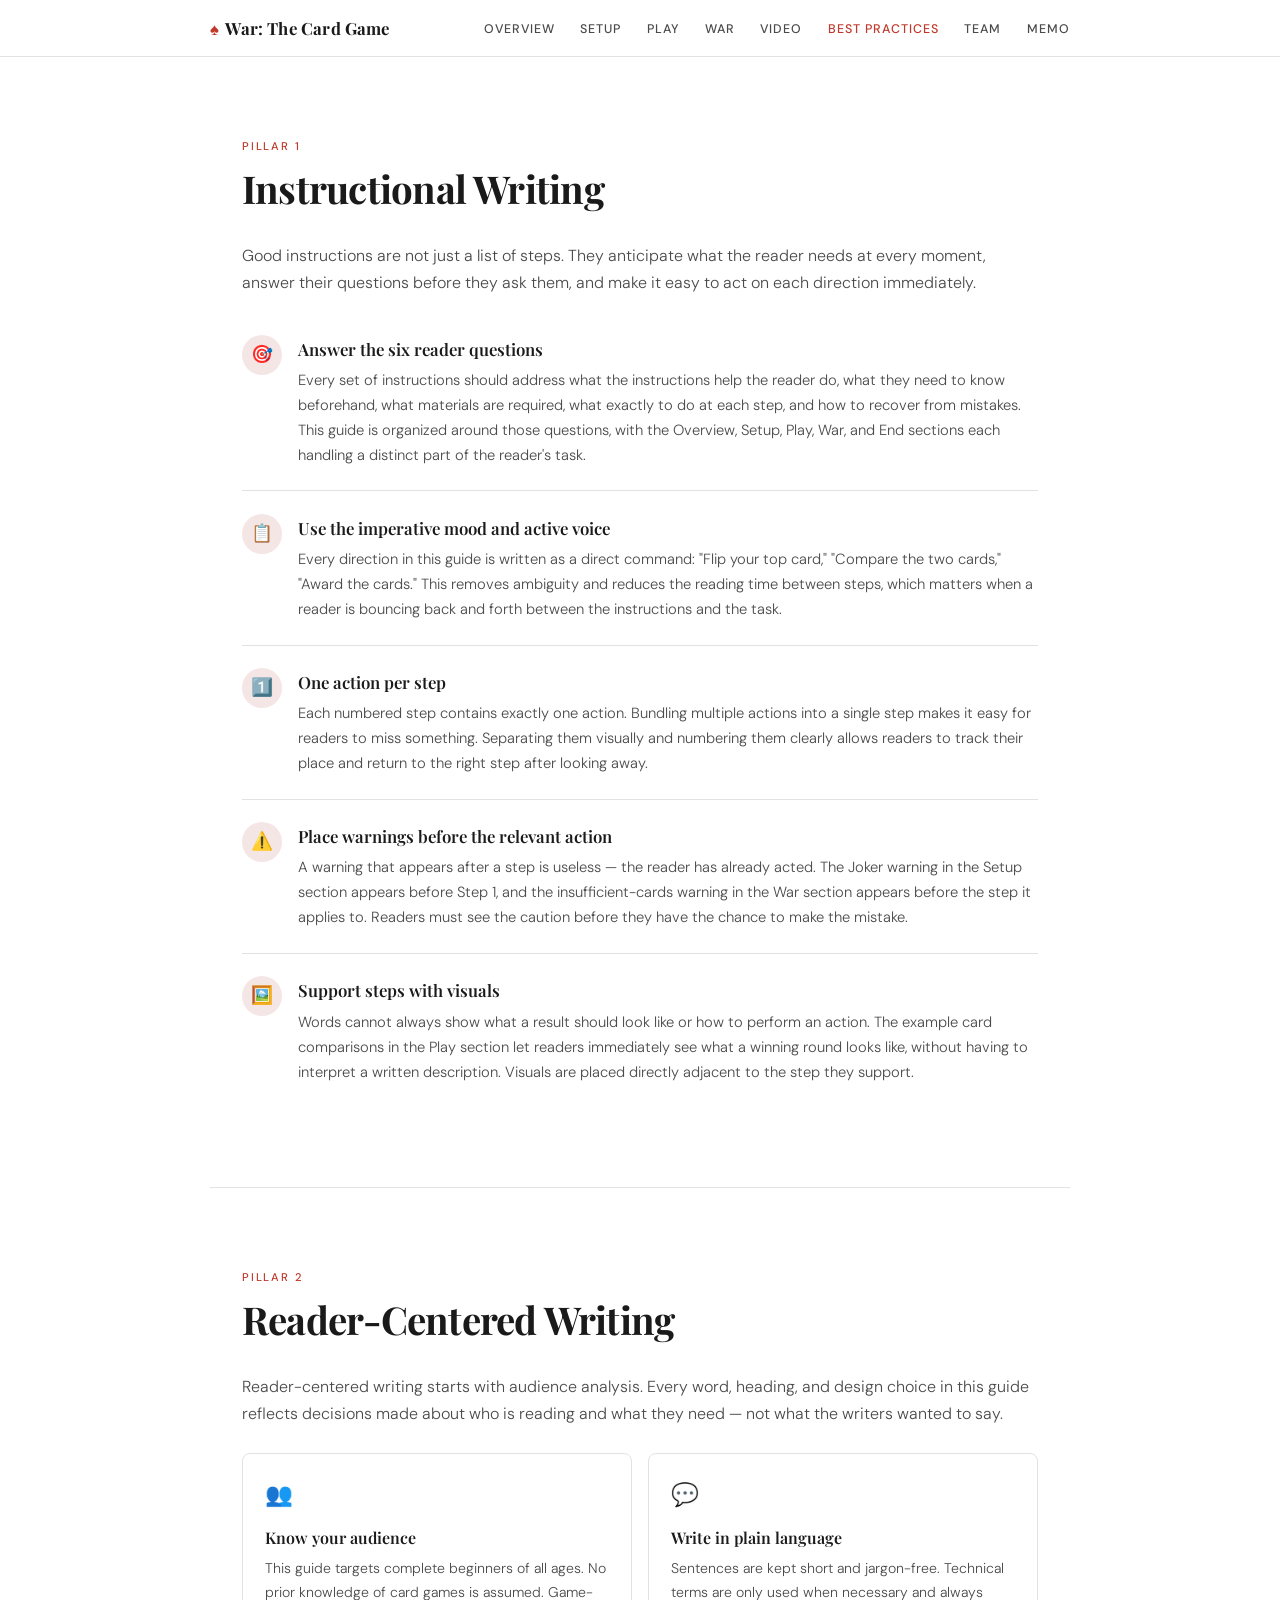
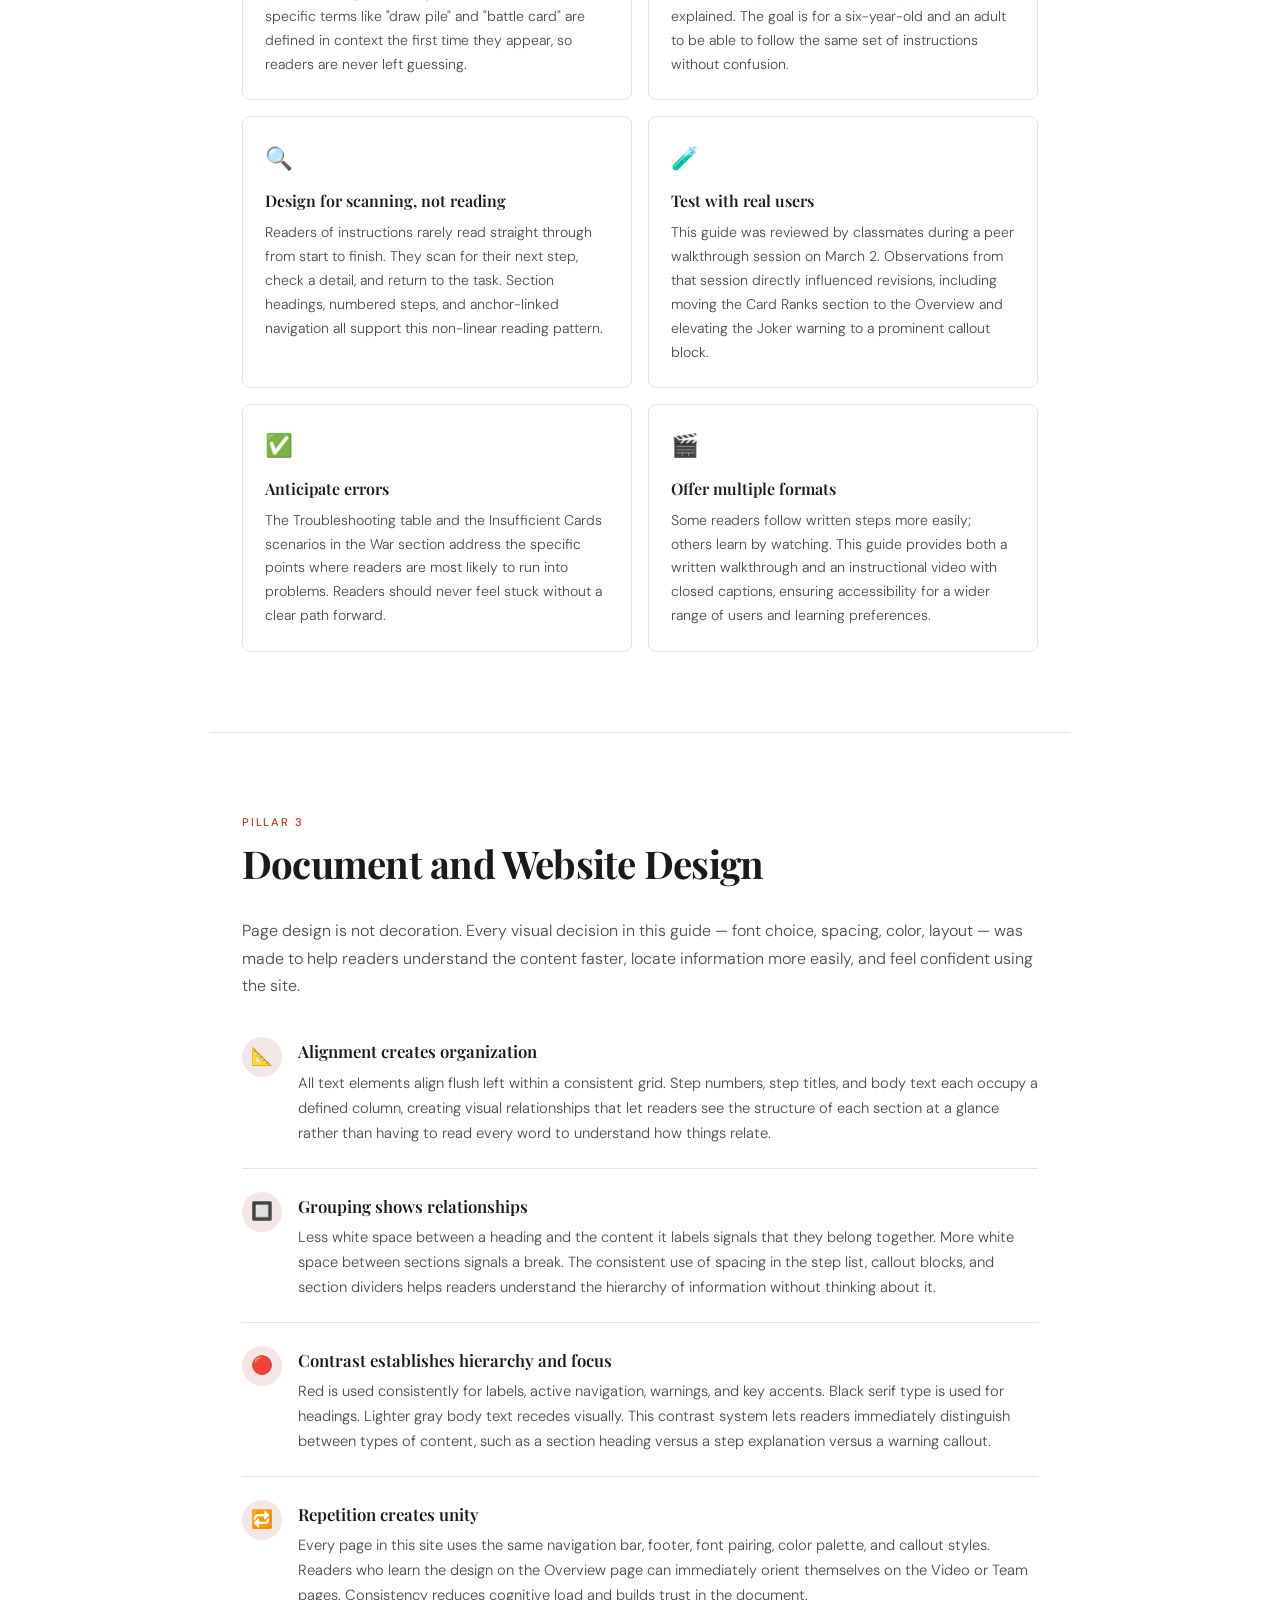
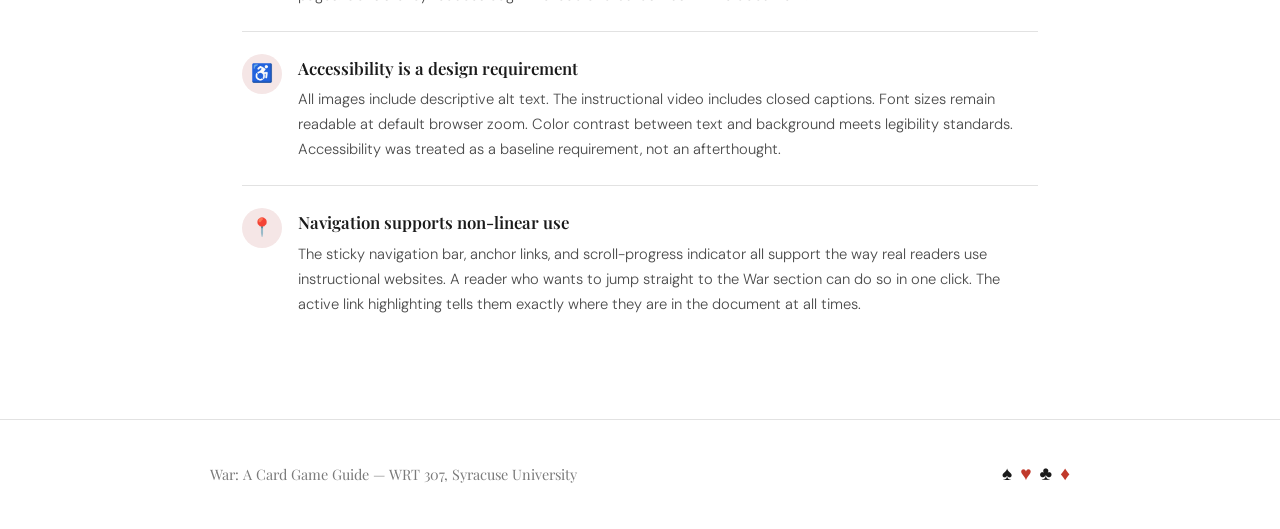
==== best-practices.html @ 6de08aae "forgot a a page" ====
<!DOCTYPE html>
<html lang="en">
<head>
<meta charset="UTF-8" />
<meta name="viewport" content="width=device-width, initial-scale=1.0" />
<title>How to Play War — Best Practices</title>
<link rel="preconnect" href="https://fonts.googleapis.com" />
<link rel="preconnect" href="https://fonts.gstatic.com" crossorigin />
<link href="https://fonts.googleapis.com/css2?family=Playfair+Display:wght@400;600;700&family=DM+Sans:wght@300;400;500&display=swap" rel="stylesheet" />
<link rel="stylesheet" href="styles.css" />
<style>
  .bp-grid {
    display: grid;
    grid-template-columns: 1fr 1fr;
    gap: 1rem;
    margin-top: 1.6rem;
  }
  .bp-card {
    border: 1px solid var(--rule);
    border-radius: 8px;
    padding: 1.4rem;
    transition: border-color var(--transition), transform var(--transition), box-shadow var(--transition);
    cursor: default;
  }
  .bp-card:hover {
    border-color: var(--red);
    transform: translateY(-3px);
    box-shadow: 0 12px 28px rgba(0,0,0,0.07);
  }
  .bp-card-icon {
    font-size: 1.4rem;
    margin-bottom: 0.6rem;
  }
  .bp-card h3 {
    font-size: 1rem;
    margin-bottom: 0.4rem;
  }
  .bp-card p {
    font-size: 0.88rem;
    margin: 0;
  }
  .principle-row {
    display: flex;
    gap: 1rem;
    align-items: flex-start;
    padding: 1.4rem 0;
    border-bottom: 1px solid var(--rule);
  }
  .principle-row:last-child { border-bottom: none; }
  .principle-icon {
    width: 40px; height: 40px;
    border-radius: 50%;
    background: var(--red-soft);
    display: flex;
    align-items: center;
    justify-content: center;
    font-size: 1.1rem;
    flex-shrink: 0;
  }
  .principle-body h3 { margin-bottom: 0.3rem; font-size: 1.05rem; }
  .principle-body p { font-size: 0.92rem; margin: 0; }
  @media (max-width: 680px) {
    .bp-grid { grid-template-columns: 1fr; }
  }
</style>
</head>
<body>

<div id="progress-bar"></div>

<nav>
  <div class="nav-inner">
    <a class="nav-logo" href="index.html"><span>♠</span> War: The Card Game</a>
    <ul class="nav-links">
      <li><a href="index.html">Overview</a></li>
      <li><a href="index.html#setup">Setup</a></li>
      <li><a href="index.html#play">Play</a></li>
      <li><a href="index.html#war">War</a></li>
      <li><a href="video.html">Video</a></li>
      <li><a href="best-practices.html" class="active">Best Practices</a></li>
      <li><a href="team.html">Team</a></li>
      <li><a href="memo.html">Memo</a></li>
    </ul>
  </div>
</nav>

<!-- ════════════════════ INSTRUCTIONAL WRITING ══════════════════════ -->
<section>
  <div class="section-label">Pillar 1</div>
  <h2>Instructional Writing</h2>
  <p>Good instructions are not just a list of steps. They anticipate what the reader needs at every moment, answer their questions before they ask them, and make it easy to act on each direction immediately.</p>

  <div class="principle-row">
    <div class="principle-icon">🎯</div>
    <div class="principle-body">
      <h3>Answer the six reader questions</h3>
      <p>Every set of instructions should address what the instructions help the reader do, what they need to know beforehand, what materials are required, what exactly to do at each step, and how to recover from mistakes. This guide is organized around those questions, with the Overview, Setup, Play, War, and End sections each handling a distinct part of the reader's task.</p>
    </div>
  </div>

  <div class="principle-row">
    <div class="principle-icon">📋</div>
    <div class="principle-body">
      <h3>Use the imperative mood and active voice</h3>
      <p>Every direction in this guide is written as a direct command: "Flip your top card," "Compare the two cards," "Award the cards." This removes ambiguity and reduces the reading time between steps, which matters when a reader is bouncing back and forth between the instructions and the task.</p>
    </div>
  </div>

  <div class="principle-row">
    <div class="principle-icon">1️⃣</div>
    <div class="principle-body">
      <h3>One action per step</h3>
      <p>Each numbered step contains exactly one action. Bundling multiple actions into a single step makes it easy for readers to miss something. Separating them visually and numbering them clearly allows readers to track their place and return to the right step after looking away.</p>
    </div>
  </div>

  <div class="principle-row">
    <div class="principle-icon">⚠️</div>
    <div class="principle-body">
      <h3>Place warnings before the relevant action</h3>
      <p>A warning that appears after a step is useless — the reader has already acted. The Joker warning in the Setup section appears before Step 1, and the insufficient-cards warning in the War section appears before the step it applies to. Readers must see the caution before they have the chance to make the mistake.</p>
    </div>
  </div>

  <div class="principle-row">
    <div class="principle-icon">🖼️</div>
    <div class="principle-body">
      <h3>Support steps with visuals</h3>
      <p>Words cannot always show what a result should look like or how to perform an action. The example card comparisons in the Play section let readers immediately see what a winning round looks like, without having to interpret a written description. Visuals are placed directly adjacent to the step they support.</p>
    </div>
  </div>
</section>

<!-- ═══════════════════ READER-CENTERED WRITING ══════════════════════ -->
<section>
  <div class="section-label">Pillar 2</div>
  <h2>Reader-Centered Writing</h2>
  <p>Reader-centered writing starts with audience analysis. Every word, heading, and design choice in this guide reflects decisions made about who is reading and what they need — not what the writers wanted to say.</p>

  <div class="bp-grid">
    <div class="bp-card">
      <div class="bp-card-icon">👥</div>
      <h3>Know your audience</h3>
      <p>This guide targets complete beginners of all ages. No prior knowledge of card games is assumed. Game-specific terms like "draw pile" and "battle card" are defined in context the first time they appear, so readers are never left guessing.</p>
    </div>
    <div class="bp-card">
      <div class="bp-card-icon">💬</div>
      <h3>Write in plain language</h3>
      <p>Sentences are kept short and jargon-free. Technical terms are only used when necessary and always explained. The goal is for a six-year-old and an adult to be able to follow the same set of instructions without confusion.</p>
    </div>
    <div class="bp-card">
      <div class="bp-card-icon">🔍</div>
      <h3>Design for scanning, not reading</h3>
      <p>Readers of instructions rarely read straight through from start to finish. They scan for their next step, check a detail, and return to the task. Section headings, numbered steps, and anchor-linked navigation all support this non-linear reading pattern.</p>
    </div>
    <div class="bp-card">
      <div class="bp-card-icon">🧪</div>
      <h3>Test with real users</h3>
      <p>This guide was reviewed by classmates during a peer walkthrough session on March 2. Observations from that session directly influenced revisions, including moving the Card Ranks section to the Overview and elevating the Joker warning to a prominent callout block.</p>
    </div>
    <div class="bp-card">
      <div class="bp-card-icon">✅</div>
      <h3>Anticipate errors</h3>
      <p>The Troubleshooting table and the Insufficient Cards scenarios in the War section address the specific points where readers are most likely to run into problems. Readers should never feel stuck without a clear path forward.</p>
    </div>
    <div class="bp-card">
      <div class="bp-card-icon">🎬</div>
      <h3>Offer multiple formats</h3>
      <p>Some readers follow written steps more easily; others learn by watching. This guide provides both a written walkthrough and an instructional video with closed captions, ensuring accessibility for a wider range of users and learning preferences.</p>
    </div>
  </div>
</section>

<!-- ════════════════════ DOCUMENT & WEBSITE DESIGN ══════════════════ -->
<section>
  <div class="section-label">Pillar 3</div>
  <h2>Document and Website Design</h2>
  <p>Page design is not decoration. Every visual decision in this guide — font choice, spacing, color, layout — was made to help readers understand the content faster, locate information more easily, and feel confident using the site.</p>

  <div class="principle-row">
    <div class="principle-icon">📐</div>
    <div class="principle-body">
      <h3>Alignment creates organization</h3>
      <p>All text elements align flush left within a consistent grid. Step numbers, step titles, and body text each occupy a defined column, creating visual relationships that let readers see the structure of each section at a glance rather than having to read every word to understand how things relate.</p>
    </div>
  </div>

  <div class="principle-row">
    <div class="principle-icon">🔲</div>
    <div class="principle-body">
      <h3>Grouping shows relationships</h3>
      <p>Less white space between a heading and the content it labels signals that they belong together. More white space between sections signals a break. The consistent use of spacing in the step list, callout blocks, and section dividers helps readers understand the hierarchy of information without thinking about it.</p>
    </div>
  </div>

  <div class="principle-row">
    <div class="principle-icon">🔴</div>
    <div class="principle-body">
      <h3>Contrast establishes hierarchy and focus</h3>
      <p>Red is used consistently for labels, active navigation, warnings, and key accents. Black serif type is used for headings. Lighter gray body text recedes visually. This contrast system lets readers immediately distinguish between types of content, such as a section heading versus a step explanation versus a warning callout.</p>
    </div>
  </div>

  <div class="principle-row">
    <div class="principle-icon">🔁</div>
    <div class="principle-body">
      <h3>Repetition creates unity</h3>
      <p>Every page in this site uses the same navigation bar, footer, font pairing, color palette, and callout styles. Readers who learn the design on the Overview page can immediately orient themselves on the Video or Team pages. Consistency reduces cognitive load and builds trust in the document.</p>
    </div>
  </div>

  <div class="principle-row">
    <div class="principle-icon">♿</div>
    <div class="principle-body">
      <h3>Accessibility is a design requirement</h3>
      <p>All images include descriptive alt text. The instructional video includes closed captions. Font sizes remain readable at default browser zoom. Color contrast between text and background meets legibility standards. Accessibility was treated as a baseline requirement, not an afterthought.</p>
    </div>
  </div>

  <div class="principle-row">
    <div class="principle-icon">📍</div>
    <div class="principle-body">
      <h3>Navigation supports non-linear use</h3>
      <p>The sticky navigation bar, anchor links, and scroll-progress indicator all support the way real readers use instructional websites. A reader who wants to jump straight to the War section can do so in one click. The active link highlighting tells them exactly where they are in the document at all times.</p>
    </div>
  </div>
</section>

<footer>
  <div class="footer-inner">
    <div class="footer-brand">War: A Card Game Guide &mdash; WRT 307, Syracuse University</div>
    <div class="suits"><span>♠</span><span>♥</span><span>♣</span><span>♦</span></div>
  </div>
</footer>

<script>
  const bar = document.getElementById('progress-bar');
  window.addEventListener('scroll', () => {
    const docH = document.documentElement.scrollHeight - window.innerHeight;
    bar.style.width = (docH > 0 ? (window.scrollY / docH) * 100 : 0) + '%';
  });
</script>
</body>
</html>
---- styles.css ----
/* ── Reset & Base ── */
*, *::before, *::after { box-sizing: border-box; margin: 0; padding: 0; }

:root {
  --red:      #C0392B;
  --red-soft: #F5E6E6;
  --ink:      #1A1A1A;
  --ink-mid:  #4A4A4A;
  --ink-soft: #7A7A7A;
  --rule:     #E2E2E2;
  --white:    #FFFFFF;
  --cream:    #FAFAF8;
  --font-display: 'Playfair Display', Georgia, serif;
  --font-body:    'DM Sans', sans-serif;
  --max: 860px;
  --transition: 0.22s ease;
}

html { scroll-behavior: smooth; font-size: 16px; }
body { font-family: var(--font-body); background: var(--white); color: var(--ink); line-height: 1.7; }

/* ── Progress Bar ── */
#progress-bar {
  position: fixed; top: 0; left: 0;
  height: 3px; width: 0%;
  background: var(--red); z-index: 9999;
  transition: width 0.1s linear;
}

/* ── Nav ── */
nav {
  position: sticky; top: 0;
  background: rgba(255,255,255,0.96);
  backdrop-filter: blur(8px);
  border-bottom: 1px solid var(--rule);
  z-index: 100; padding: 0 2rem;
}
.nav-inner {
  max-width: var(--max); margin: 0 auto;
  display: flex; align-items: center;
  justify-content: space-between;
  height: 56px; gap: 1rem;
}
.nav-logo {
  font-family: var(--font-display); font-weight: 700;
  font-size: 1.05rem; color: var(--ink);
  text-decoration: none; letter-spacing: 0.01em;
  display: flex; align-items: center; gap: 0.4rem;
}
.nav-logo span { color: var(--red); }
.nav-links { display: flex; gap: 1.6rem; list-style: none; }
.nav-links a {
  font-size: 0.78rem; font-weight: 500;
  letter-spacing: 0.08em; text-transform: uppercase;
  color: var(--ink-mid); text-decoration: none;
  transition: color var(--transition);
}
.nav-links a:hover,
.nav-links a.active { color: var(--red); }

/* ── Section scaffolding ── */
section {
  max-width: var(--max); margin: 0 auto;
  padding: 5rem 2rem; border-top: 1px solid var(--rule);
}
section:first-of-type { border-top: none; }
.section-label {
  font-size: 0.7rem; letter-spacing: 0.16em;
  text-transform: uppercase; color: var(--red);
  font-weight: 500; margin-bottom: 0.6rem;
}
h2 {
  font-family: var(--font-display);
  font-size: clamp(1.7rem, 3.5vw, 2.4rem);
  font-weight: 700; letter-spacing: -0.02em;
  line-height: 1.15; color: var(--ink); margin-bottom: 2rem;
}
h3 {
  font-family: var(--font-display);
  font-size: 1.2rem; font-weight: 600;
  color: var(--ink); margin-bottom: 0.6rem;
}
p { color: var(--ink-mid); font-weight: 300; margin-bottom: 1rem; }
p:last-child { margin-bottom: 0; }

/* ── Hero ── */
.hero {
  max-width: var(--max); margin: 0 auto;
  padding: 7rem 2rem 5rem;
  display: grid; grid-template-columns: 1fr auto;
  gap: 3rem; align-items: center;
}
.hero-eyebrow {
  font-size: 0.72rem; letter-spacing: 0.14em;
  text-transform: uppercase; color: var(--red);
  font-weight: 500; margin-bottom: 1rem;
}
.hero h1 {
  font-family: var(--font-display);
  font-size: clamp(2.8rem, 6vw, 4.4rem);
  line-height: 1.08; font-weight: 700;
  letter-spacing: -0.02em; color: var(--ink); margin-bottom: 1.4rem;
}
.hero h1 em { color: var(--red); font-style: normal; }
.hero-sub {
  font-size: 1.05rem; color: var(--ink-mid);
  max-width: 420px; margin-bottom: 2rem; font-weight: 300;
}
.hero-meta { display: flex; flex-wrap: wrap; gap: 1.2rem; }
.meta-chip {
  display: flex; align-items: center; gap: 0.4rem;
  font-size: 0.78rem; font-weight: 500;
  color: var(--ink-soft); letter-spacing: 0.03em;
}
.meta-chip .dot { width: 6px; height: 6px; border-radius: 50%; background: var(--red); }
.hero-card { flex-shrink: 0; }
.hero-card svg { filter: drop-shadow(0 20px 40px rgba(0,0,0,0.10)); transition: transform 0.4s ease; }
.hero-card svg:hover { transform: rotate(-4deg) scale(1.04); }

/* ── Overview grid ── */
.overview-grid {
  display: grid; grid-template-columns: repeat(auto-fill, minmax(170px, 1fr));
  gap: 1px; border: 1px solid var(--rule);
  background: var(--rule); margin-bottom: 2.4rem;
  border-radius: 8px; overflow: hidden;
}
.overview-cell { background: var(--white); padding: 1.2rem 1.4rem; transition: background var(--transition); }
.overview-cell:hover { background: var(--cream); }
.overview-cell .label {
  font-size: 0.68rem; letter-spacing: 0.1em;
  text-transform: uppercase; color: var(--ink-soft);
  margin-bottom: 0.3rem; font-weight: 500;
}
.overview-cell .value {
  font-family: var(--font-display); font-size: 1.15rem;
  color: var(--ink); font-weight: 600;
}

/* ── Rank strip ── */
.rank-strip {
  display: flex; flex-wrap: wrap; gap: 0.4rem;
  align-items: center; padding: 1.2rem 1.4rem;
  background: var(--cream); border-radius: 8px;
  border: 1px solid var(--rule); margin-bottom: 1.4rem;
}
.rank-card {
  display: inline-flex; align-items: center; justify-content: center;
  width: 36px; height: 44px; background: var(--white);
  border: 1px solid var(--rule); border-radius: 5px;
  font-family: var(--font-display); font-size: 0.9rem; font-weight: 600;
  color: var(--ink); cursor: default;
  transition: transform var(--transition), border-color var(--transition), color var(--transition);
  box-shadow: 0 1px 3px rgba(0,0,0,0.06);
}
.rank-card:hover { transform: translateY(-5px) scale(1.08); border-color: var(--red); color: var(--red); box-shadow: 0 8px 18px rgba(192,57,43,0.15); }
.rank-card.ace { background: var(--red); color: var(--white); border-color: var(--red); font-weight: 700; }
.rank-card.ace:hover { transform: translateY(-5px) scale(1.08); color: var(--white); }
.rank-arrow { font-size: 0.75rem; color: var(--ink-soft); }

/* ── Steps ── */
.steps { list-style: none; }
.step-item {
  display: grid; grid-template-columns: 48px 1fr;
  gap: 1.2rem; padding: 1.6rem 0;
  border-bottom: 1px solid var(--rule);
}
.step-item:last-child { border-bottom: none; }
.step-number {
  width: 44px; height: 44px; border-radius: 50%;
  border: 2px solid var(--rule); display: flex;
  align-items: center; justify-content: center;
  font-family: var(--font-display); font-size: 0.95rem; font-weight: 700;
  color: var(--ink-soft); flex-shrink: 0; margin-top: 2px;
  transition: border-color var(--transition), color var(--transition), background var(--transition);
}
.step-item:hover .step-number { border-color: var(--red); color: var(--white); background: var(--red); }
.step-body h3 { margin-bottom: 0.3rem; }
.step-body p { font-size: 0.95rem; }

/* ── Callouts ── */
.callout {
  display: flex; gap: 0.8rem; padding: 1rem 1.2rem;
  border-radius: 6px; margin: 1.2rem 0;
  font-size: 0.88rem; font-weight: 400;
  color: var(--ink-mid); line-height: 1.6;
}
.callout.warn { background: #FFF5F5; border-left: 3px solid var(--red); }
.callout.note { background: var(--cream); border-left: 3px solid #CCC; }
.callout-icon { font-size: 1rem; flex-shrink: 0; margin-top: 1px; }

/* ── Example cards ── */
.example-grid { display: grid; grid-template-columns: 1fr 1fr; gap: 1rem; margin-top: 1.6rem; }
.example-card {
  border: 1px solid var(--rule); border-radius: 8px; padding: 1.4rem; cursor: default;
  transition: border-color var(--transition), transform var(--transition), box-shadow var(--transition);
}
.example-card:hover { border-color: var(--red); transform: translateY(-3px); box-shadow: 0 12px 28px rgba(0,0,0,0.07); }
.example-label { font-size: 0.68rem; letter-spacing: 0.1em; text-transform: uppercase; color: var(--ink-soft); margin-bottom: 0.8rem; font-weight: 500; }
.example-faces { display: flex; gap: 0.5rem; align-items: center; margin-bottom: 0.8rem; }
.mini-card {
  width: 38px; height: 50px; background: var(--white); border: 1.5px solid var(--rule);
  border-radius: 5px; display: flex; flex-direction: column;
  align-items: center; justify-content: center;
  font-family: var(--font-display); font-weight: 700; font-size: 1rem;
  box-shadow: 0 2px 6px rgba(0,0,0,0.06);
}
.mini-card.red-suit { color: var(--red); }
.vs-text { font-size: 0.65rem; color: var(--ink-soft); font-weight: 500; }
.example-result { font-size: 0.82rem; font-weight: 500; color: var(--ink); }

/* ── Checklist ── */
.checklist { list-style: none; }
.check-item {
  display: flex; align-items: flex-start; gap: 0.8rem;
  padding: 0.7rem 0; border-bottom: 1px solid var(--rule);
  font-size: 0.93rem; color: var(--ink-mid); font-weight: 300;
}
.check-item:last-child { border-bottom: none; }
.check-box {
  width: 18px; height: 18px; border: 1.5px solid var(--rule);
  border-radius: 3px; flex-shrink: 0; margin-top: 2px;
  transition: border-color var(--transition);
}
.check-item:hover .check-box { border-color: var(--red); }

/* ── Video placeholder ── */
.video-placeholder {
  width: 100%; aspect-ratio: 16 / 9; background: var(--cream);
  border: 1px solid var(--rule); border-radius: 10px;
  display: flex; flex-direction: column;
  align-items: center; justify-content: center; gap: 1rem; cursor: pointer;
  transition: border-color var(--transition), box-shadow var(--transition);
}
.video-placeholder:hover { border-color: var(--red); box-shadow: 0 12px 32px rgba(0,0,0,0.06); }
.play-btn {
  width: 60px; height: 60px; border-radius: 50%;
  background: var(--red); display: flex; align-items: center; justify-content: center;
  transition: transform var(--transition), box-shadow var(--transition);
}
.video-placeholder:hover .play-btn { transform: scale(1.1); box-shadow: 0 8px 24px rgba(192,57,43,0.35); }
.play-btn svg { margin-left: 4px; }
.video-caption { font-size: 0.82rem; color: var(--ink-soft); letter-spacing: 0.04em; }

/* ── Bio section ── */
.bio-grid { display: grid; grid-template-columns: repeat(auto-fill, minmax(150px, 1fr)); gap: 1.6rem; margin-top: 2rem; }
.bio-card { text-align: center; cursor: default; transition: transform var(--transition); }
.bio-card:hover { transform: translateY(-4px); }
.bio-avatar {
  width: 90px; height: 90px; border-radius: 50%;
  background: var(--cream); border: 2px solid var(--rule);
  margin: 0 auto 0.9rem; overflow: hidden;
  display: flex; align-items: center; justify-content: center;
  font-size: 2rem; transition: border-color var(--transition);
}
.bio-card:hover .bio-avatar { border-color: var(--red); }
.bio-avatar img { width: 100%; height: 100%; object-fit: cover; }
.bio-name { font-family: var(--font-display); font-size: 0.95rem; font-weight: 600; color: var(--ink); margin-bottom: 0.25rem; }
.bio-role { font-size: 0.7rem; letter-spacing: 0.08em; text-transform: uppercase; color: var(--red); font-weight: 500; margin-bottom: 0.5rem; }
.bio-text { font-size: 0.78rem; color: var(--ink-soft); font-weight: 300; line-height: 1.5; }

/* ── Design Memo ── */
.memo-block { background: var(--cream); border: 1px solid var(--rule); border-radius: 10px; padding: 2.4rem; }
.memo-header {
  display: flex; justify-content: space-between; align-items: flex-start;
  padding-bottom: 1.2rem; margin-bottom: 1.6rem;
  border-bottom: 1px solid var(--rule); flex-wrap: wrap; gap: 0.8rem;
}
.memo-to { font-size: 0.82rem; color: var(--ink-mid); line-height: 1.8; }
.memo-to span { font-weight: 600; color: var(--ink); }
.memo-tag {
  font-size: 0.68rem; letter-spacing: 0.1em; text-transform: uppercase;
  font-weight: 500; padding: 0.3rem 0.7rem; border-radius: 3px;
  background: var(--red); color: var(--white);
}
.memo-section-title {
  font-size: 0.7rem; letter-spacing: 0.12em; text-transform: uppercase;
  font-weight: 500; color: var(--red); margin: 1.6rem 0 0.5rem;
}

/* ── Footer ── */
footer { border-top: 1px solid var(--rule); padding: 2.4rem 2rem; }
.footer-inner {
  max-width: var(--max); margin: 0 auto;
  display: flex; align-items: center; justify-content: space-between;
  flex-wrap: wrap; gap: 1rem;
}
.footer-brand { font-family: var(--font-display); font-size: 0.9rem; color: var(--ink-soft); }
.suits { font-size: 1.2rem; display: flex; gap: 0.5rem; }
.suits span { color: var(--red); }
.suits span:nth-child(odd) { color: var(--ink); }

/* ── Responsive ── */
@media (max-width: 680px) {
  .hero { grid-template-columns: 1fr; }
  .hero-card { display: none; }
  .example-grid { grid-template-columns: 1fr; }
  .nav-links { gap: 1rem; }
  .bio-grid { grid-template-columns: repeat(auto-fill, minmax(130px, 1fr)); }
}
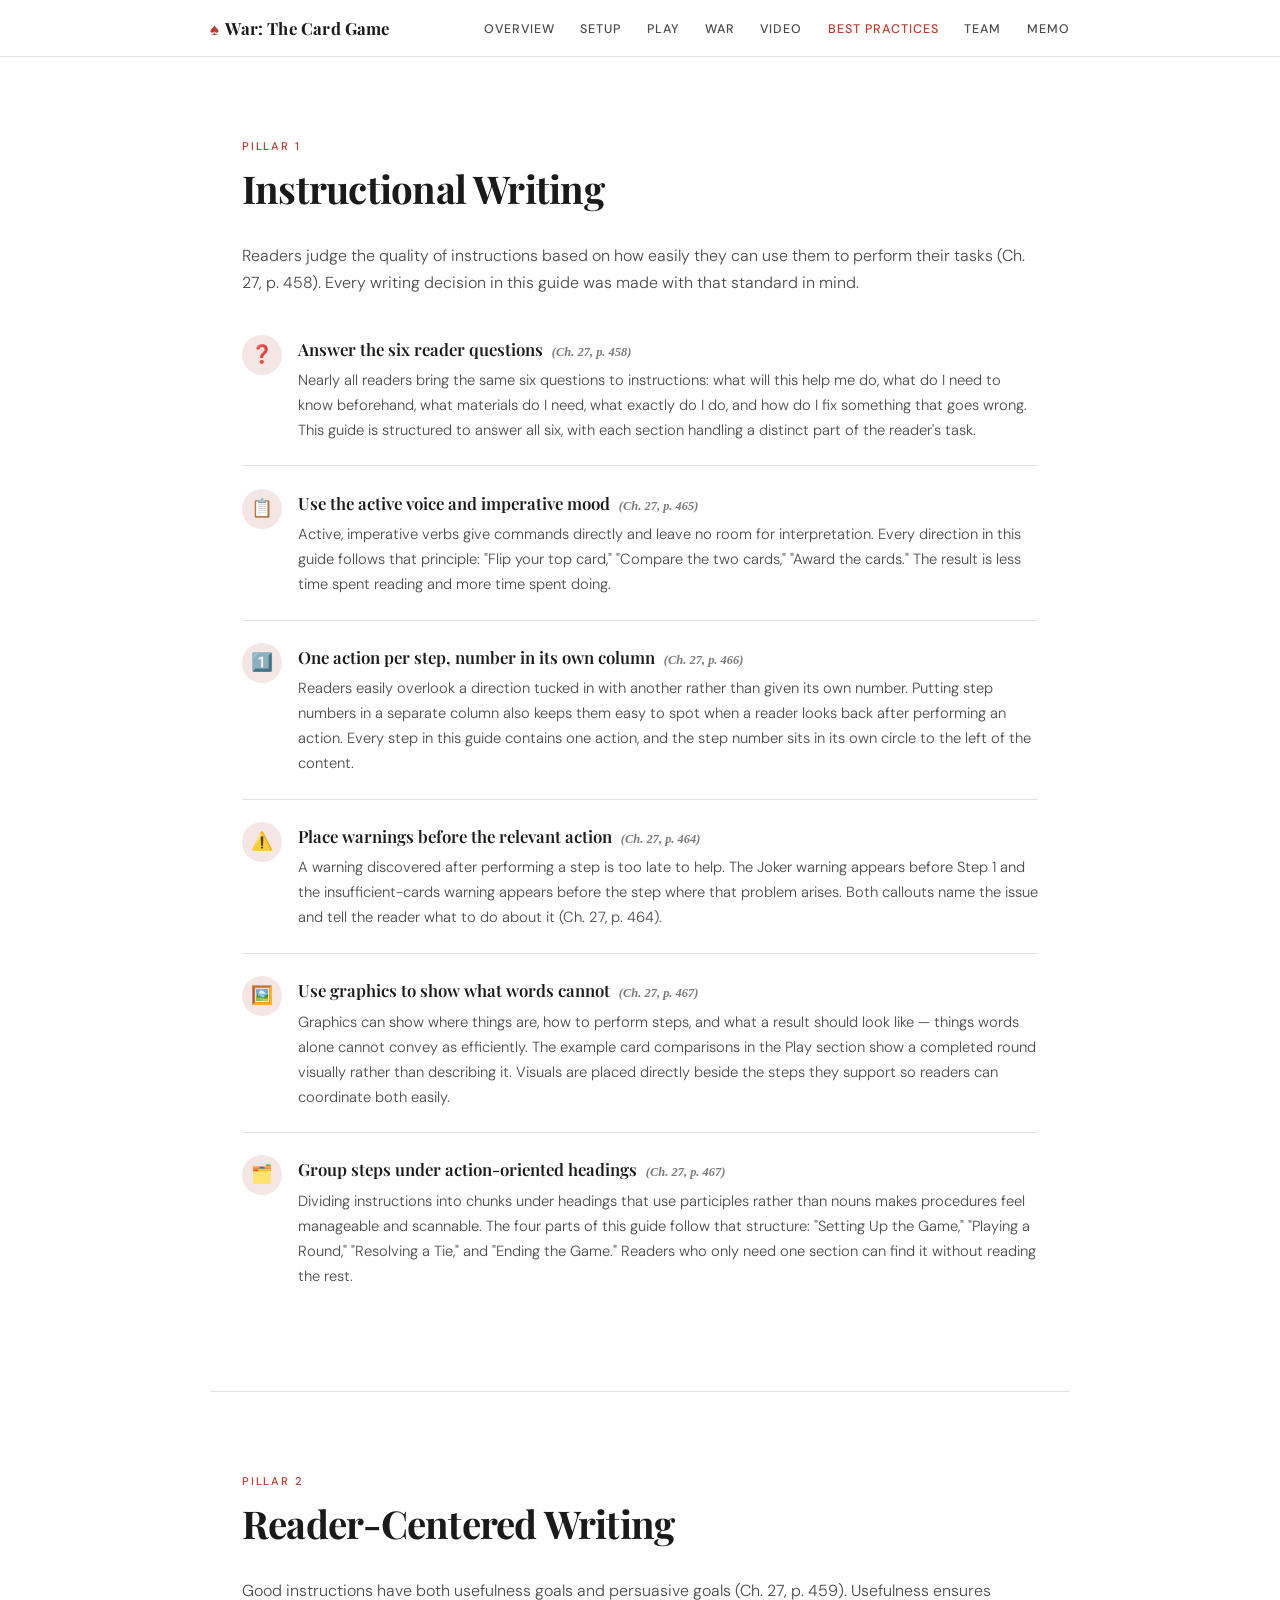
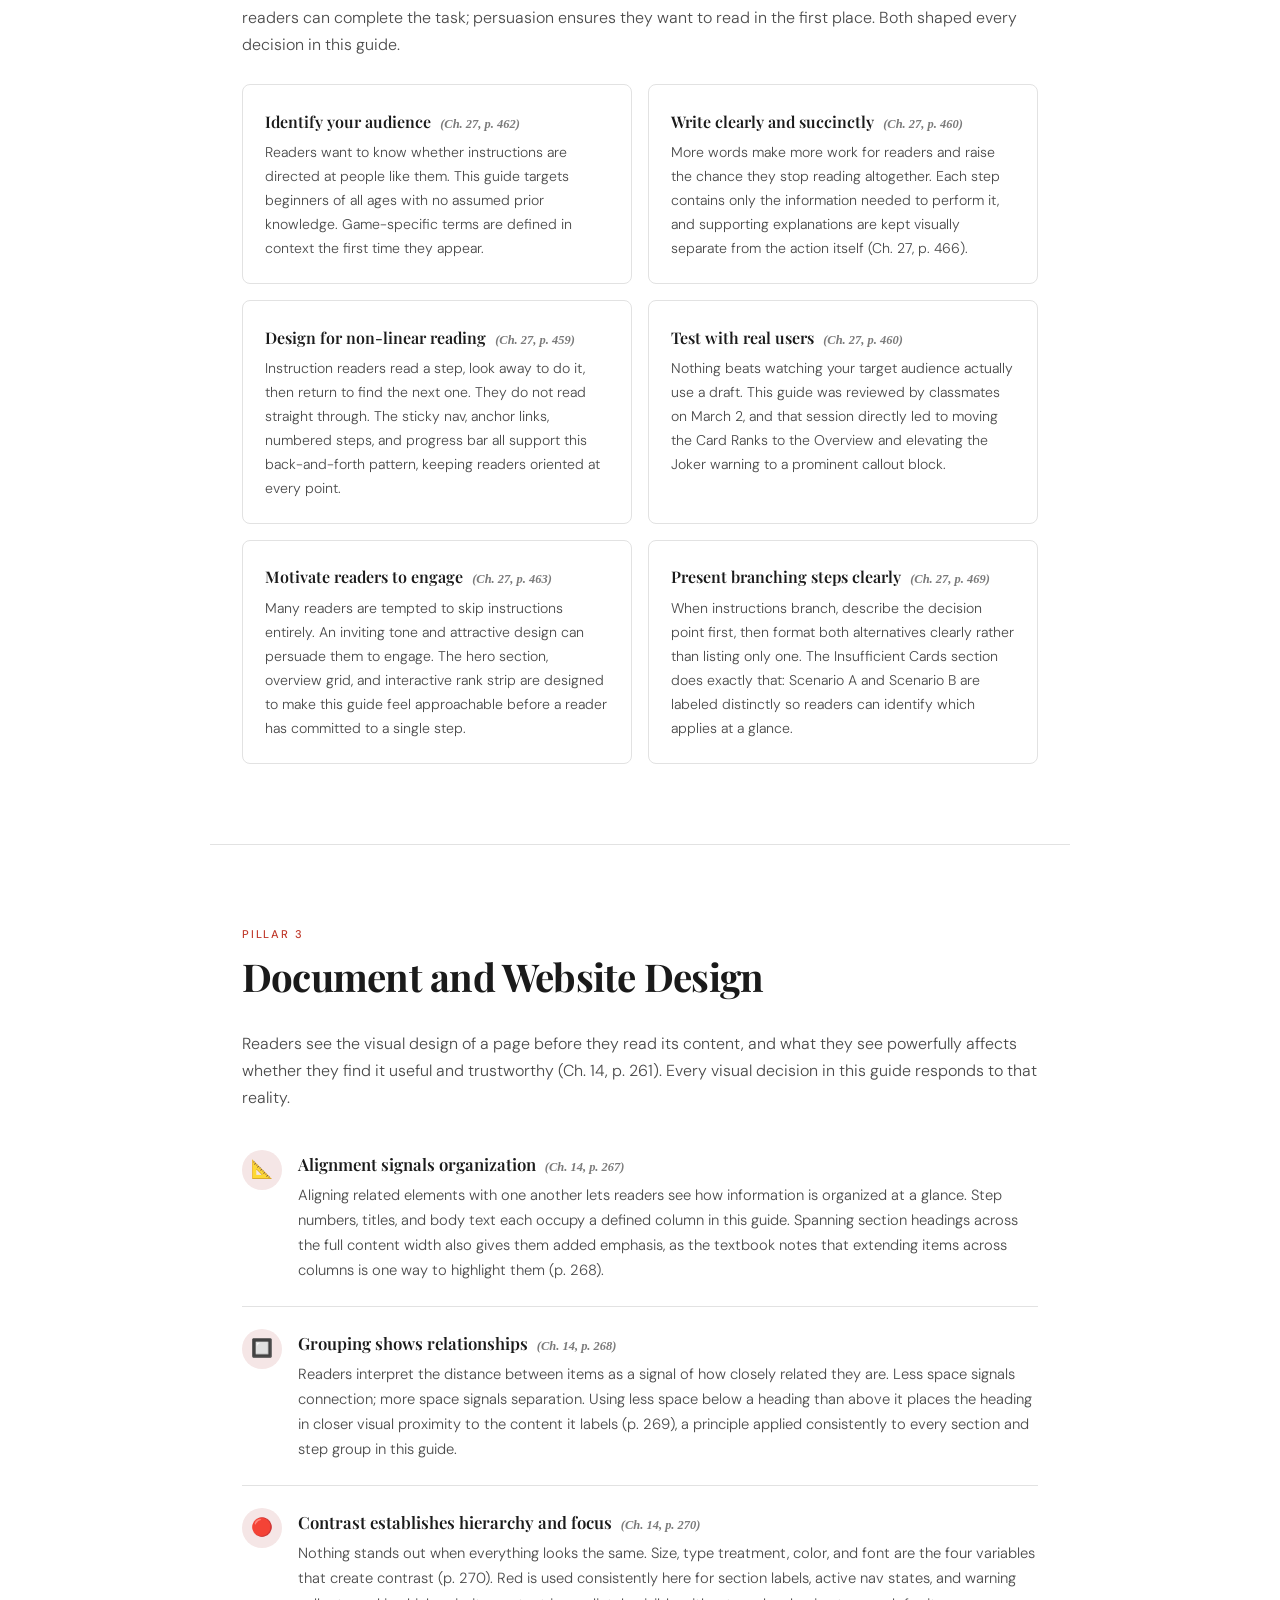
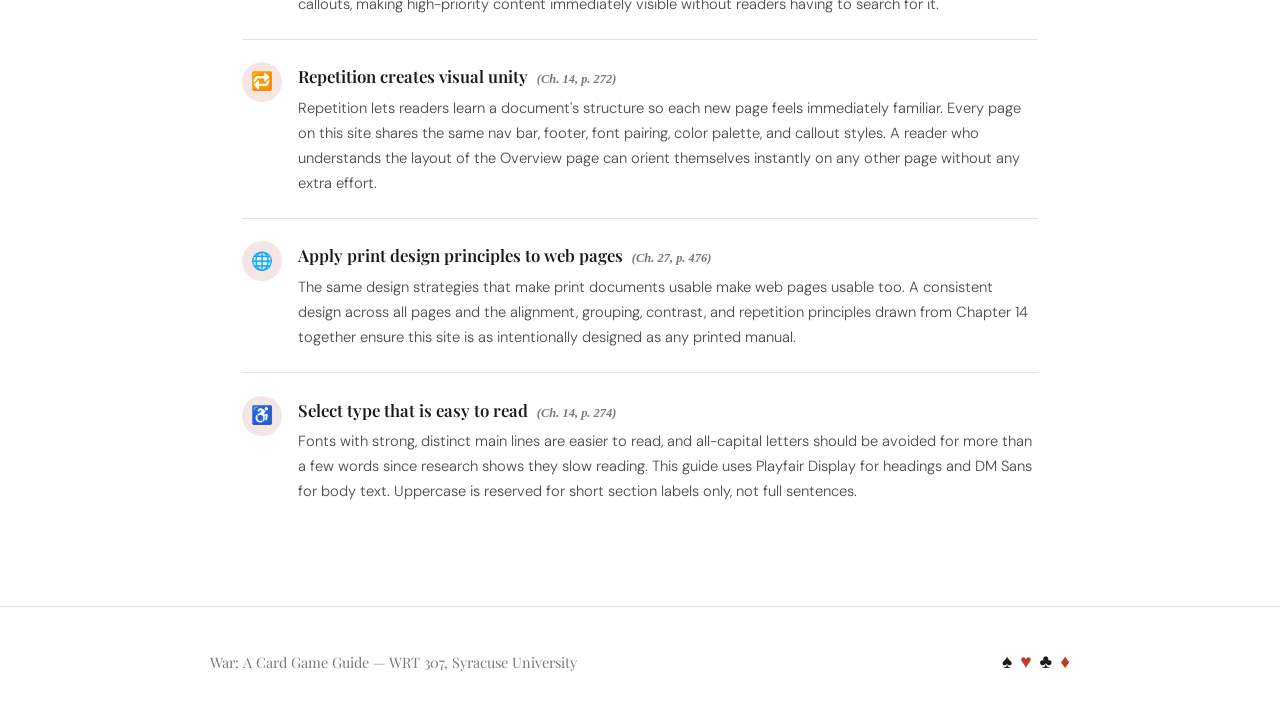
==== commit 7375dea6: "reivison" ====
--- a/best-practices.html
+++ b/best-practices.html
@@ -9,6 +9,12 @@
 <link href="https://fonts.googleapis.com/css2?family=Playfair+Display:wght@400;600;700&family=DM+Sans:wght@300;400;500&display=swap" rel="stylesheet" />
 <link rel="stylesheet" href="styles.css" />
 <style>
+  .cite {
+    font-size: 0.78rem;
+    color: var(--ink-soft);
+    font-style: italic;
+    margin-left: 0.3rem;
+  }
   .bp-grid {
     display: grid;
     grid-template-columns: 1fr 1fr;
@@ -20,25 +26,14 @@
     border-radius: 8px;
     padding: 1.4rem;
     transition: border-color var(--transition), transform var(--transition), box-shadow var(--transition);
-    cursor: default;
   }
   .bp-card:hover {
     border-color: var(--red);
     transform: translateY(-3px);
     box-shadow: 0 12px 28px rgba(0,0,0,0.07);
   }
-  .bp-card-icon {
-    font-size: 1.4rem;
-    margin-bottom: 0.6rem;
-  }
-  .bp-card h3 {
-    font-size: 1rem;
-    margin-bottom: 0.4rem;
-  }
-  .bp-card p {
-    font-size: 0.88rem;
-    margin: 0;
-  }
+  .bp-card h3 { font-size: 1rem; margin-bottom: 0.4rem; }
+  .bp-card p { font-size: 0.88rem; margin: 0; }
   .principle-row {
     display: flex;
     gap: 1rem;
@@ -65,8 +60,6 @@
 </style>
 </head>
 <body>
-
-<div id="progress-bar"></div>
 
 <nav>
   <div class="nav-inner">
@@ -88,45 +81,53 @@
 <section>
   <div class="section-label">Pillar 1</div>
   <h2>Instructional Writing</h2>
-  <p>Good instructions are not just a list of steps. They anticipate what the reader needs at every moment, answer their questions before they ask them, and make it easy to act on each direction immediately.</p>
-
-  <div class="principle-row">
-    <div class="principle-icon">🎯</div>
-    <div class="principle-body">
-      <h3>Answer the six reader questions</h3>
-      <p>Every set of instructions should address what the instructions help the reader do, what they need to know beforehand, what materials are required, what exactly to do at each step, and how to recover from mistakes. This guide is organized around those questions, with the Overview, Setup, Play, War, and End sections each handling a distinct part of the reader's task.</p>
+  <p>Readers judge the quality of instructions based on how easily they can use them to perform their tasks (Ch. 27, p. 458). Every writing decision in this guide was made with that standard in mind.</p>
+
+  <div class="principle-row">
+    <div class="principle-icon">❓</div>
+    <div class="principle-body">
+      <h3>Answer the six reader questions <span class="cite">(Ch. 27, p. 458)</span></h3>
+      <p>Nearly all readers bring the same six questions to instructions: what will this help me do, what do I need to know beforehand, what materials do I need, what exactly do I do, and how do I fix something that goes wrong. This guide is structured to answer all six, with each section handling a distinct part of the reader's task.</p>
     </div>
   </div>
 
   <div class="principle-row">
     <div class="principle-icon">📋</div>
     <div class="principle-body">
-      <h3>Use the imperative mood and active voice</h3>
-      <p>Every direction in this guide is written as a direct command: "Flip your top card," "Compare the two cards," "Award the cards." This removes ambiguity and reduces the reading time between steps, which matters when a reader is bouncing back and forth between the instructions and the task.</p>
+      <h3>Use the active voice and imperative mood <span class="cite">(Ch. 27, p. 465)</span></h3>
+      <p>Active, imperative verbs give commands directly and leave no room for interpretation. Every direction in this guide follows that principle: "Flip your top card," "Compare the two cards," "Award the cards." The result is less time spent reading and more time spent doing.</p>
     </div>
   </div>
 
   <div class="principle-row">
     <div class="principle-icon">1️⃣</div>
     <div class="principle-body">
-      <h3>One action per step</h3>
-      <p>Each numbered step contains exactly one action. Bundling multiple actions into a single step makes it easy for readers to miss something. Separating them visually and numbering them clearly allows readers to track their place and return to the right step after looking away.</p>
+      <h3>One action per step, number in its own column <span class="cite">(Ch. 27, p. 466)</span></h3>
+      <p>Readers easily overlook a direction tucked in with another rather than given its own number. Putting step numbers in a separate column also keeps them easy to spot when a reader looks back after performing an action. Every step in this guide contains one action, and the step number sits in its own circle to the left of the content.</p>
     </div>
   </div>
 
   <div class="principle-row">
     <div class="principle-icon">⚠️</div>
     <div class="principle-body">
-      <h3>Place warnings before the relevant action</h3>
-      <p>A warning that appears after a step is useless — the reader has already acted. The Joker warning in the Setup section appears before Step 1, and the insufficient-cards warning in the War section appears before the step it applies to. Readers must see the caution before they have the chance to make the mistake.</p>
+      <h3>Place warnings before the relevant action <span class="cite">(Ch. 27, p. 464)</span></h3>
+      <p>A warning discovered after performing a step is too late to help. The Joker warning appears before Step 1 and the insufficient-cards warning appears before the step where that problem arises. Both callouts name the issue and tell the reader what to do about it (Ch. 27, p. 464).</p>
     </div>
   </div>
 
   <div class="principle-row">
     <div class="principle-icon">🖼️</div>
     <div class="principle-body">
-      <h3>Support steps with visuals</h3>
-      <p>Words cannot always show what a result should look like or how to perform an action. The example card comparisons in the Play section let readers immediately see what a winning round looks like, without having to interpret a written description. Visuals are placed directly adjacent to the step they support.</p>
+      <h3>Use graphics to show what words cannot <span class="cite">(Ch. 27, p. 467)</span></h3>
+      <p>Graphics can show where things are, how to perform steps, and what a result should look like — things words alone cannot convey as efficiently. The example card comparisons in the Play section show a completed round visually rather than describing it. Visuals are placed directly beside the steps they support so readers can coordinate both easily.</p>
+    </div>
+  </div>
+
+  <div class="principle-row">
+    <div class="principle-icon">🗂️</div>
+    <div class="principle-body">
+      <h3>Group steps under action-oriented headings <span class="cite">(Ch. 27, p. 467)</span></h3>
+      <p>Dividing instructions into chunks under headings that use participles rather than nouns makes procedures feel manageable and scannable. The four parts of this guide follow that structure: "Setting Up the Game," "Playing a Round," "Resolving a Tie," and "Ending the Game." Readers who only need one section can find it without reading the rest.</p>
     </div>
   </div>
 </section>
@@ -135,39 +136,40 @@
 <section>
   <div class="section-label">Pillar 2</div>
   <h2>Reader-Centered Writing</h2>
-  <p>Reader-centered writing starts with audience analysis. Every word, heading, and design choice in this guide reflects decisions made about who is reading and what they need — not what the writers wanted to say.</p>
+  <p>Good instructions have both usefulness goals and persuasive goals (Ch. 27, p. 459). Usefulness ensures readers can complete the task; persuasion ensures they want to read in the first place. Both shaped every decision in this guide.</p>
 
   <div class="bp-grid">
-    <div class="bp-card">
-      <div class="bp-card-icon">👥</div>
-      <h3>Know your audience</h3>
-      <p>This guide targets complete beginners of all ages. No prior knowledge of card games is assumed. Game-specific terms like "draw pile" and "battle card" are defined in context the first time they appear, so readers are never left guessing.</p>
-    </div>
-    <div class="bp-card">
-      <div class="bp-card-icon">💬</div>
-      <h3>Write in plain language</h3>
-      <p>Sentences are kept short and jargon-free. Technical terms are only used when necessary and always explained. The goal is for a six-year-old and an adult to be able to follow the same set of instructions without confusion.</p>
-    </div>
-    <div class="bp-card">
-      <div class="bp-card-icon">🔍</div>
-      <h3>Design for scanning, not reading</h3>
-      <p>Readers of instructions rarely read straight through from start to finish. They scan for their next step, check a detail, and return to the task. Section headings, numbered steps, and anchor-linked navigation all support this non-linear reading pattern.</p>
-    </div>
-    <div class="bp-card">
-      <div class="bp-card-icon">🧪</div>
-      <h3>Test with real users</h3>
-      <p>This guide was reviewed by classmates during a peer walkthrough session on March 2. Observations from that session directly influenced revisions, including moving the Card Ranks section to the Overview and elevating the Joker warning to a prominent callout block.</p>
-    </div>
-    <div class="bp-card">
-      <div class="bp-card-icon">✅</div>
-      <h3>Anticipate errors</h3>
-      <p>The Troubleshooting table and the Insufficient Cards scenarios in the War section address the specific points where readers are most likely to run into problems. Readers should never feel stuck without a clear path forward.</p>
-    </div>
-    <div class="bp-card">
-      <div class="bp-card-icon">🎬</div>
-      <h3>Offer multiple formats</h3>
-      <p>Some readers follow written steps more easily; others learn by watching. This guide provides both a written walkthrough and an instructional video with closed captions, ensuring accessibility for a wider range of users and learning preferences.</p>
-    </div>
+
+    <div class="bp-card">
+      <h3>Identify your audience <span class="cite">(Ch. 27, p. 462)</span></h3>
+      <p>Readers want to know whether instructions are directed at people like them. This guide targets beginners of all ages with no assumed prior knowledge. Game-specific terms are defined in context the first time they appear.</p>
+    </div>
+
+    <div class="bp-card">
+      <h3>Write clearly and succinctly <span class="cite">(Ch. 27, p. 460)</span></h3>
+      <p>More words make more work for readers and raise the chance they stop reading altogether. Each step contains only the information needed to perform it, and supporting explanations are kept visually separate from the action itself (Ch. 27, p. 466).</p>
+    </div>
+
+    <div class="bp-card">
+      <h3>Design for non-linear reading <span class="cite">(Ch. 27, p. 459)</span></h3>
+      <p>Instruction readers read a step, look away to do it, then return to find the next one. They do not read straight through. The sticky nav, anchor links, numbered steps, and progress bar all support this back-and-forth pattern, keeping readers oriented at every point.</p>
+    </div>
+
+    <div class="bp-card">
+      <h3>Test with real users <span class="cite">(Ch. 27, p. 460)</span></h3>
+      <p>Nothing beats watching your target audience actually use a draft. This guide was reviewed by classmates on March 2, and that session directly led to moving the Card Ranks to the Overview and elevating the Joker warning to a prominent callout block.</p>
+    </div>
+
+    <div class="bp-card">
+      <h3>Motivate readers to engage <span class="cite">(Ch. 27, p. 463)</span></h3>
+      <p>Many readers are tempted to skip instructions entirely. An inviting tone and attractive design can persuade them to engage. The hero section, overview grid, and interactive rank strip are designed to make this guide feel approachable before a reader has committed to a single step.</p>
+    </div>
+
+    <div class="bp-card">
+      <h3>Present branching steps clearly <span class="cite">(Ch. 27, p. 469)</span></h3>
+      <p>When instructions branch, describe the decision point first, then format both alternatives clearly rather than listing only one. The Insufficient Cards section does exactly that: Scenario A and Scenario B are labeled distinctly so readers can identify which applies at a glance.</p>
+    </div>
+
   </div>
 </section>
 
@@ -175,53 +177,53 @@
 <section>
   <div class="section-label">Pillar 3</div>
   <h2>Document and Website Design</h2>
-  <p>Page design is not decoration. Every visual decision in this guide — font choice, spacing, color, layout — was made to help readers understand the content faster, locate information more easily, and feel confident using the site.</p>
+  <p>Readers see the visual design of a page before they read its content, and what they see powerfully affects whether they find it useful and trustworthy (Ch. 14, p. 261). Every visual decision in this guide responds to that reality.</p>
 
   <div class="principle-row">
     <div class="principle-icon">📐</div>
     <div class="principle-body">
-      <h3>Alignment creates organization</h3>
-      <p>All text elements align flush left within a consistent grid. Step numbers, step titles, and body text each occupy a defined column, creating visual relationships that let readers see the structure of each section at a glance rather than having to read every word to understand how things relate.</p>
+      <h3>Alignment signals organization <span class="cite">(Ch. 14, p. 267)</span></h3>
+      <p>Aligning related elements with one another lets readers see how information is organized at a glance. Step numbers, titles, and body text each occupy a defined column in this guide. Spanning section headings across the full content width also gives them added emphasis, as the textbook notes that extending items across columns is one way to highlight them (p. 268).</p>
     </div>
   </div>
 
   <div class="principle-row">
     <div class="principle-icon">🔲</div>
     <div class="principle-body">
-      <h3>Grouping shows relationships</h3>
-      <p>Less white space between a heading and the content it labels signals that they belong together. More white space between sections signals a break. The consistent use of spacing in the step list, callout blocks, and section dividers helps readers understand the hierarchy of information without thinking about it.</p>
+      <h3>Grouping shows relationships <span class="cite">(Ch. 14, p. 268)</span></h3>
+      <p>Readers interpret the distance between items as a signal of how closely related they are. Less space signals connection; more space signals separation. Using less space below a heading than above it places the heading in closer visual proximity to the content it labels (p. 269), a principle applied consistently to every section and step group in this guide.</p>
     </div>
   </div>
 
   <div class="principle-row">
     <div class="principle-icon">🔴</div>
     <div class="principle-body">
-      <h3>Contrast establishes hierarchy and focus</h3>
-      <p>Red is used consistently for labels, active navigation, warnings, and key accents. Black serif type is used for headings. Lighter gray body text recedes visually. This contrast system lets readers immediately distinguish between types of content, such as a section heading versus a step explanation versus a warning callout.</p>
+      <h3>Contrast establishes hierarchy and focus <span class="cite">(Ch. 14, p. 270)</span></h3>
+      <p>Nothing stands out when everything looks the same. Size, type treatment, color, and font are the four variables that create contrast (p. 270). Red is used consistently here for section labels, active nav states, and warning callouts, making high-priority content immediately visible without readers having to search for it.</p>
     </div>
   </div>
 
   <div class="principle-row">
     <div class="principle-icon">🔁</div>
     <div class="principle-body">
-      <h3>Repetition creates unity</h3>
-      <p>Every page in this site uses the same navigation bar, footer, font pairing, color palette, and callout styles. Readers who learn the design on the Overview page can immediately orient themselves on the Video or Team pages. Consistency reduces cognitive load and builds trust in the document.</p>
+      <h3>Repetition creates visual unity <span class="cite">(Ch. 14, p. 272)</span></h3>
+      <p>Repetition lets readers learn a document's structure so each new page feels immediately familiar. Every page on this site shares the same nav bar, footer, font pairing, color palette, and callout styles. A reader who understands the layout of the Overview page can orient themselves instantly on any other page without any extra effort.</p>
+    </div>
+  </div>
+
+  <div class="principle-row">
+    <div class="principle-icon">🌐</div>
+    <div class="principle-body">
+      <h3>Apply print design principles to web pages <span class="cite">(Ch. 27, p. 476)</span></h3>
+      <p>The same design strategies that make print documents usable make web pages usable too. A consistent design across all pages and the alignment, grouping, contrast, and repetition principles drawn from Chapter 14 together ensure this site is as intentionally designed as any printed manual.</p>
     </div>
   </div>
 
   <div class="principle-row">
     <div class="principle-icon">♿</div>
     <div class="principle-body">
-      <h3>Accessibility is a design requirement</h3>
-      <p>All images include descriptive alt text. The instructional video includes closed captions. Font sizes remain readable at default browser zoom. Color contrast between text and background meets legibility standards. Accessibility was treated as a baseline requirement, not an afterthought.</p>
-    </div>
-  </div>
-
-  <div class="principle-row">
-    <div class="principle-icon">📍</div>
-    <div class="principle-body">
-      <h3>Navigation supports non-linear use</h3>
-      <p>The sticky navigation bar, anchor links, and scroll-progress indicator all support the way real readers use instructional websites. A reader who wants to jump straight to the War section can do so in one click. The active link highlighting tells them exactly where they are in the document at all times.</p>
+      <h3>Select type that is easy to read <span class="cite">(Ch. 14, p. 274)</span></h3>
+      <p>Fonts with strong, distinct main lines are easier to read, and all-capital letters should be avoided for more than a few words since research shows they slow reading. This guide uses Playfair Display for headings and DM Sans for body text. Uppercase is reserved for short section labels only, not full sentences.</p>
     </div>
   </div>
 </section>
@@ -241,4 +243,4 @@
   });
 </script>
 </body>
-</html>
+</html>
